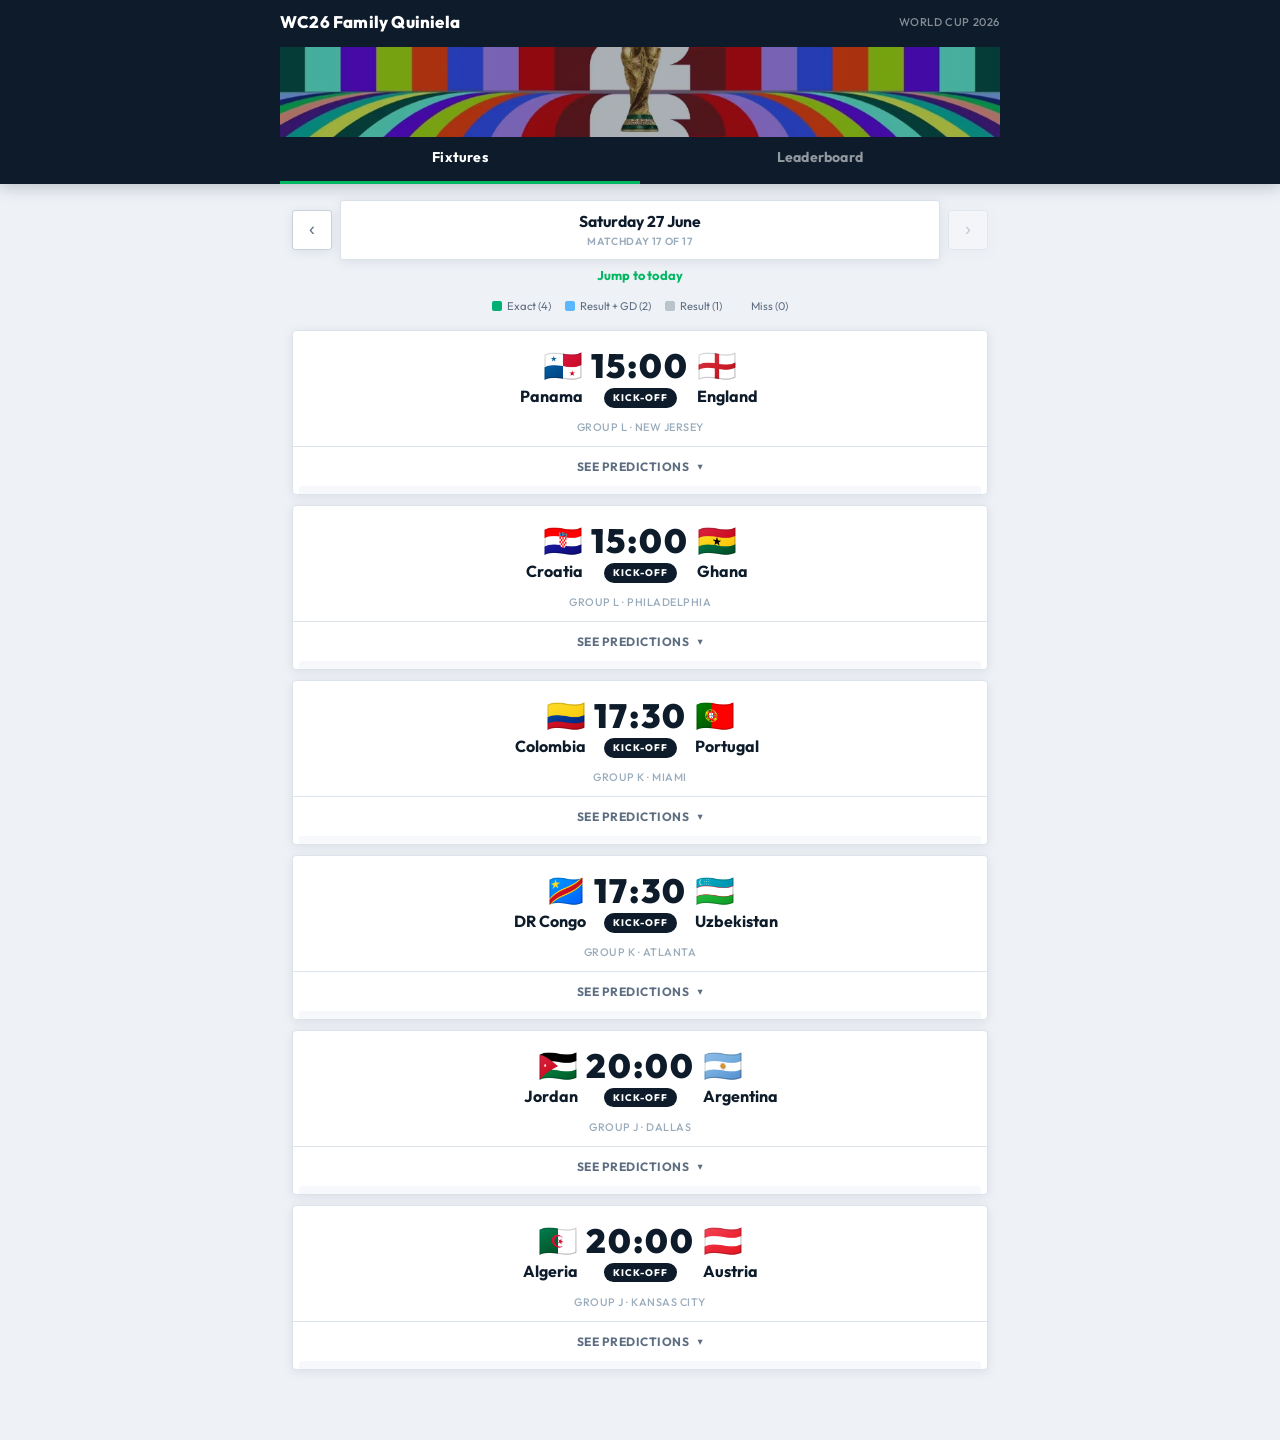
==== index.html @ 9926d43f "WC26 Family Quiniela — initial commit" ====
<!DOCTYPE html>
<html lang="en">
<head>
  <meta charset="UTF-8" />
  <meta name="viewport" content="width=device-width, initial-scale=1, viewport-fit=cover" />
  <title>WC26 Quiniela — Today's Fixtures</title>
  <meta name="theme-color" content="#0b1f2a" />
  <link rel="icon" href="data:image/svg+xml,%3Csvg xmlns='http://www.w3.org/2000/svg' viewBox='0 0 100 100'%3E%3Ctext y='.9em' font-size='90'%3E%E2%9A%BD%3C/text%3E%3C/svg%3E" />
  <link rel="preconnect" href="https://fonts.googleapis.com" />
  <link rel="preconnect" href="https://fonts.gstatic.com" crossorigin />
  <link href="https://fonts.googleapis.com/css2?family=Outfit:wght@400;500;600;700;800&display=swap" rel="stylesheet" />
  <link rel="stylesheet" href="css/styles.css" />
</head>
<body>
  <header class="topbar">
    <div class="topbar-brand">
      <div class="wrap">
        <div class="brand">
          <span>WC26 Family Quiniela</span>
          <span class="sub">World Cup 2026</span>
        </div>
      </div>
    </div>
    <div class="topbar-image"></div>
    <div class="topbar-nav">
      <div class="wrap">
        <nav class="nav">
          <a href="index.html" class="active">Fixtures</a>
          <a href="leaderboard.html">Leaderboard</a>
        </nav>
      </div>
    </div>
  </header>

  <main class="page">
    <div class="datenav">
      <button id="prevDay" aria-label="Previous day">‹</button>
      <div class="date" id="dateLabel">—</div>
      <button id="nextDay" aria-label="Next day">›</button>
    </div>
    <button class="today-jump" id="todayJump">Jump to today</button>

    <div class="legend">
      <span><i style="background:#00b074"></i> Exact (4)</span>
      <span><i style="background:#5bb8ff"></i> Result + GD (2)</span>
      <span><i style="background:#b9c4cb"></i> Result (1)</span>
      <span><i style="background:#eef2f4"></i> Miss (0)</span>
    </div>

    <div id="matches"></div>
  </main>

  <script src="js/teams.js"></script>
  <script src="js/scoring.js"></script>
  <script src="js/data.js"></script>
  <script src="js/index.js"></script>
</body>
</html>
---- css/styles.css ----
:root {
  --bg:        #eef1f6;
  --surface:   #ffffff;
  --surface-2: #f6f8fb;
  --header:    #0d1b2a;
  --border:    #dde3eb;
  --border-2:  #c8d2dc;
  --ink:       #0d1b2a;
  --ink-soft:  #5e6e82;
  --ink-muted: #9aacbc;
  --accent:    #00b861;
  --accent-bg: rgba(0,184,97,0.10);
  --navy:      #0d1b2a;
  --gold:      #d97706;
  --gold-bg:   #fef3c7;
  --silver:    #64748b;
  --bronze:    #92400e;
  --pill-exact: #00b861;
  --pill-good:  #2563eb;
  --pill-ok:    #94a3b8;
  --pill-zero:  #e8edf2;
  --shadow:    0 2px 12px rgba(13,27,42,0.08);
  --shadow-md: 0 4px 20px rgba(13,27,42,0.12);
  --radius: 4px;
  font-synthesis-weight: none;
}

* { box-sizing: border-box; }
html, body { margin: 0; padding: 0; }
body {
  font-family: "Outfit", system-ui, -apple-system, "Segoe UI", Roboto, sans-serif;
  color: var(--ink);
  background: var(--bg);
  -webkit-font-smoothing: antialiased;
  line-height: 1.45;
}

/* ═══════════════════════════════════════
   HEADER
═══════════════════════════════════════ */
.topbar {
  position: sticky; top: 0; z-index: 20;
  box-shadow: 0 2px 16px rgba(13,27,42,0.25);
}
.topbar-brand {
  background: var(--header);
  padding: 10px 12px 13px;
}
.topbar-image {
  background: var(--header);
}
.topbar-image::before {
  content: '';
  display: block;
  max-width: 720px;
  margin: 0 auto;
  height: 90px;
  background:
    linear-gradient(rgba(13,27,42,0.35), rgba(13,27,42,0.35)),
    url('../assets/wc26-brand.avif') center / cover;
}
.topbar-nav {
  background: var(--header);
}
.topbar .wrap { max-width: 720px; margin: 0 auto; }

.brand {
  display: flex; align-items: center; gap: 10px;
  font-weight: 800; font-size: 1.05rem; letter-spacing: 0.2px; color: #fff;
}
.brand .sub {
  margin-left: auto; font-weight: 500; font-size: 0.7rem;
  color: rgba(255,255,255,0.5); letter-spacing: 0.6px; text-transform: uppercase;
}

.nav { display: flex; }
.nav a {
  flex: 1; text-align: center; text-decoration: none;
  color: rgba(255,255,255,0.55); padding: 10px 12px 13px;
  font-weight: 700; font-size: 0.88rem; letter-spacing: 0.2px;
  border-bottom: 3px solid transparent;
  transition: color 0.15s, border-color 0.15s;
}
.nav a.active  { color: #fff; border-bottom-color: var(--accent); }
.nav a:hover:not(.active) { color: rgba(255,255,255,0.85); }

/* ═══════════════════════════════════════
   LAYOUT
═══════════════════════════════════════ */
.page { max-width: 720px; margin: 0 auto; padding: 16px 12px 60px; }

/* ═══════════════════════════════════════
   DATE NAVIGATOR
═══════════════════════════════════════ */
.datenav {
  display: flex; align-items: center; gap: 8px; margin-bottom: 6px;
}
.datenav button {
  border: 1px solid var(--border-2); background: var(--surface);
  color: var(--ink-soft); width: 40px; height: 40px; border-radius: 3px;
  font-size: 1.1rem; cursor: pointer; flex: none;
  box-shadow: var(--shadow); transition: background 0.15s, color 0.15s;
}
.datenav button:hover:not(:disabled) { background: var(--surface-2); color: var(--ink); }
.datenav button:disabled { opacity: 0.3; cursor: default; }
.datenav .date {
  flex: 1; text-align: center; font-weight: 700; font-size: 0.98rem;
  background: var(--surface); border: 1px solid var(--border);
  border-radius: 3px; padding: 9px 12px; box-shadow: var(--shadow);
}
.datenav .date small {
  display: block; font-weight: 600; color: var(--ink-muted);
  font-size: 0.65rem; text-transform: uppercase; letter-spacing: 0.6px; margin-top: 2px;
}

.today-jump {
  display: block; margin: 0 auto 14px; border: none; background: none;
  color: var(--accent); font-weight: 700; font-size: 0.8rem;
  cursor: pointer; font-family: inherit; letter-spacing: 0.2px;
}

/* ═══════════════════════════════════════
   SCORING LEGEND
═══════════════════════════════════════ */
.legend {
  display: flex; flex-wrap: wrap; gap: 6px 14px; justify-content: center;
  margin: 2px 0 16px; font-size: 0.7rem; color: var(--ink-soft);
}
.legend span { display: inline-flex; align-items: center; gap: 5px; }
.legend i { width: 10px; height: 10px; border-radius: 2px; display: inline-block; }

/* ═══════════════════════════════════════
   PLAYER OF THE DAY
═══════════════════════════════════════ */
.potd {
  display: flex; align-items: center; gap: 14px;
  background: var(--surface); border: 1px solid #fcd34d;
  border-left: 4px solid var(--gold); border-radius: var(--radius);
  box-shadow: var(--shadow); padding: 14px; margin-bottom: 12px;
}
.potd-faces { display: flex; flex: none; }
.potd-logo {
  width: 52px; height: 52px; border-radius: 50%; object-fit: cover;
  border: 2px solid #fcd34d; background: var(--surface-2);
}
.potd.tie .potd-logo { width: 42px; height: 42px; margin-left: -12px; }
.potd.tie .potd-logo:first-child { margin-left: 0; }
.potd-body { flex: 1; min-width: 0; }
.potd-label {
  font-size: 0.6rem; font-weight: 800; text-transform: uppercase;
  letter-spacing: 1px; color: var(--gold);
}
.potd-team {
  font-size: 1rem; font-weight: 800; color: var(--ink);
  white-space: nowrap; overflow: hidden; text-overflow: ellipsis; margin-top: 2px;
}
.potd-player { font-size: 0.78rem; color: var(--ink-soft); margin-top: 1px; }
.potd-pts { flex: none; text-align: center; }
.potd-pts .n { display: block; font-size: 1.6rem; font-weight: 900; color: var(--gold); line-height: 1; }
.potd-pts .l { font-size: 0.6rem; text-transform: uppercase; letter-spacing: 0.8px; color: var(--ink-soft); }

/* ═══════════════════════════════════════
   MATCH CARD
═══════════════════════════════════════ */
.match {
  background: var(--surface); border: 1px solid var(--border);
  border-radius: var(--radius); margin-bottom: 10px;
  overflow: hidden; box-shadow: var(--shadow);
}
.match-head {
  display: grid; grid-template-columns: 1fr auto 1fr;
  align-items: center; gap: 8px; padding: 18px 16px 12px; cursor: pointer;
}
.team { display: flex; flex-direction: column; align-items: center; gap: 4px; text-align: center; }
.team.home { align-items: flex-end; text-align: right; }
.team.away { align-items: flex-start; text-align: left; }
.team .flag { font-size: 2rem; line-height: 1; }
.team .nm { font-weight: 700; font-size: 0.88rem; color: var(--ink); }

.score { text-align: center; min-width: 90px; }
.score .big {
  font-weight: 900; font-size: 1.8rem; letter-spacing: 2px;
  color: var(--navy); line-height: 1;
}
.score .status {
  display: inline-block; margin-top: 5px; font-size: 0.6rem; font-weight: 800;
  text-transform: uppercase; letter-spacing: 1px; padding: 3px 9px; border-radius: 999px;
}
.status.ft       { background: var(--accent); color: #fff; }
.status.upcoming { background: var(--navy);   color: #fff; }

.match-meta {
  text-align: center; color: var(--ink-muted); font-size: 0.68rem;
  padding: 0 16px 10px; border-bottom: 1px solid var(--border);
  text-transform: uppercase; letter-spacing: 0.5px; font-weight: 500;
}

/* ═══════════════════════════════════════
   EXPAND / COLLAPSE
═══════════════════════════════════════ */
.preds-toggle {
  width: 100%; border: none; background: transparent; cursor: pointer;
  display: flex; align-items: center; justify-content: center; gap: 8px;
  padding: 12px; font-weight: 700; font-size: 0.75rem;
  color: var(--ink-soft); font-family: inherit; letter-spacing: 0.5px;
  text-transform: uppercase; transition: color 0.15s;
}
.preds-toggle:hover { color: var(--ink); }
.preds-toggle .chev { transition: transform 0.25s ease; font-size: 0.65rem; }
.match.open .preds-toggle .chev { transform: rotate(180deg); }
.match.open .preds-toggle { color: var(--accent); }

.preds-wrap {
  display: grid; grid-template-rows: 0fr;
  transition: grid-template-rows 0.28s ease;
}
.match.open .preds-wrap { grid-template-rows: 1fr; }
.preds-wrap > .preds { overflow: hidden; min-height: 0; }

/* ═══════════════════════════════════════
   PREDICTIONS
═══════════════════════════════════════ */
.preds { padding: 0 6px 8px; }
.pred {
  display: grid; grid-template-columns: 28px minmax(0,1fr) auto 40px 34px;
  align-items: center; gap: 8px; padding: 8px; border-radius: 3px;
}
.pred:nth-child(odd) { background: var(--surface-2); }
.pred .logo {
  width: 28px; height: 28px; border-radius: 50%; object-fit: cover;
  background: var(--bg); border: 1px solid var(--border);
}
.pred .team-name {
  font-weight: 700; font-size: 0.82rem; white-space: nowrap;
  overflow: hidden; text-overflow: ellipsis; color: var(--ink);
}
.pred .player-name {
  color: var(--ink-muted); font-size: 0.72rem; white-space: nowrap; text-align: right;
}
.pred .guess {
  font-weight: 800; font-size: 0.88rem; color: var(--ink);
  letter-spacing: 1px; text-align: center; font-variant-numeric: tabular-nums;
}
.pred .pts {
  font-weight: 800; font-size: 0.78rem; min-width: 30px; text-align: center;
  padding: 3px 0; border-radius: 6px;
}
.pts.p4 { background: var(--pill-exact); color: #fff; }
.pts.p2 { background: var(--pill-good);  color: #fff; }
.pts.p1 { background: var(--pill-ok);    color: #fff; }
.pts.p0 { background: var(--pill-zero);  color: var(--ink-muted); }
.pts.pending { background: transparent; color: var(--ink-muted); font-size: 1rem; }

/* ═══════════════════════════════════════
   EMPTY STATE
═══════════════════════════════════════ */
.empty {
  background: var(--surface); border: 1px solid var(--border);
  border-radius: var(--radius); box-shadow: var(--shadow);
  padding: 48px 20px; text-align: center; color: var(--ink-soft);
}
.empty .big { font-size: 2.5rem; margin-bottom: 8px; }

/* ═══════════════════════════════════════
   LEADERBOARD
═══════════════════════════════════════ */
.lb-title {
  font-size: 0.7rem; font-weight: 800; margin: 4px 0 10px;
  text-transform: uppercase; letter-spacing: 1px; color: var(--ink-muted);
}

.lb-row {
  display: grid; grid-template-columns: 30px 44px 1fr auto;
  align-items: center; gap: 12px;
  background: var(--surface); border: 1px solid var(--border);
  border-radius: var(--radius); padding: 11px 14px; margin-bottom: 6px;
  box-shadow: var(--shadow); border-left-width: 4px;
}
.lb-row        { border-left-color: var(--border); }
.lb-row.top1   { border-left-color: var(--gold); }
.lb-row.top2   { border-left-color: var(--silver); }
.lb-row.top3   { border-left-color: var(--bronze); }

.lb-row .rank {
  font-weight: 900; font-size: 1rem; color: var(--ink-muted);
  text-align: center; font-variant-numeric: tabular-nums;
}
.lb-row.top1 .rank { color: var(--gold); }
.lb-row.top2 .rank { color: var(--silver); }
.lb-row.top3 .rank { color: var(--bronze); }

.lb-row .logo {
  width: 44px; height: 44px; border-radius: 50%; object-fit: cover;
  background: var(--bg); border: 1px solid var(--border);
}
.lb-row .who .name { font-weight: 700; font-size: 0.9rem; color: var(--ink); }
.lb-row .who .team { display: block; text-align: left; color: var(--ink-soft); font-size: 0.74rem; margin-top: 1px; }
.lb-row .who .split { color: var(--ink-muted); font-size: 0.68rem; margin-top: 2px; }
.lb-row .total { text-align: right; }
.lb-row .total .n {
  font-weight: 900; font-size: 1.5rem; line-height: 1;
  color: var(--navy); font-variant-numeric: tabular-nums;
}
.lb-row .total .l {
  font-size: 0.6rem; color: var(--ink-muted);
  text-transform: uppercase; letter-spacing: 0.8px;
}

.note-card {
  background: var(--gold-bg); border: 1px solid #fcd34d;
  color: #92400e; border-radius: var(--radius);
  padding: 12px 14px; font-size: 0.8rem; margin-bottom: 14px; line-height: 1.5;
}

/* ═══════════════════════════════════════
   FRESHNESS
═══════════════════════════════════════ */
.freshness {
  display: inline-flex; align-items: center; gap: 5px;
  font-size: 0.68rem; font-weight: 700; border-radius: 20px;
  padding: 4px 10px; margin-bottom: 12px;
  text-transform: uppercase; letter-spacing: 0.5px;
}
.freshness.up-to-date { background: var(--accent-bg); color: var(--accent); }
.freshness.stale      { background: var(--gold-bg);   color: var(--gold); }

/* ═══════════════════════════════════════
   LOGO MODAL
═══════════════════════════════════════ */
.leaderboard-page img.logo { cursor: zoom-in; }

.logo-modal-overlay {
  display: none;
  position: fixed; top: 0; left: 0; right: 0; bottom: 0;
  width: 100%; height: 100%; z-index: 9999;
  background: rgba(13,27,42,0.88);
  backdrop-filter: blur(8px); -webkit-backdrop-filter: blur(8px);
  align-items: center; justify-content: center;
  flex-direction: column; gap: 16px; cursor: zoom-out;
}
.logo-modal-overlay.open { display: flex; }
.logo-modal-overlay img {
  max-width: min(300px, 86vw); max-height: min(300px, 58vh);
  object-fit: contain; border-radius: 16px;
  filter: drop-shadow(0 8px 40px rgba(0,0,0,0.5));
  animation: modal-pop 0.18s ease;
}
.logo-modal-label {
  color: #fff; font-size: 0.88rem; font-weight: 700;
  text-align: center; max-width: 280px; letter-spacing: 0.2px;
}
@keyframes modal-pop {
  from { transform: scale(0.8); opacity: 0; }
  to   { transform: scale(1);   opacity: 1; }
}

/* ═══════════════════════════════════════
   RESPONSIVE
═══════════════════════════════════════ */
@media (min-width: 620px) {
  .team .nm   { font-size: 1rem; }
  .score .big { font-size: 2.1rem; }
}
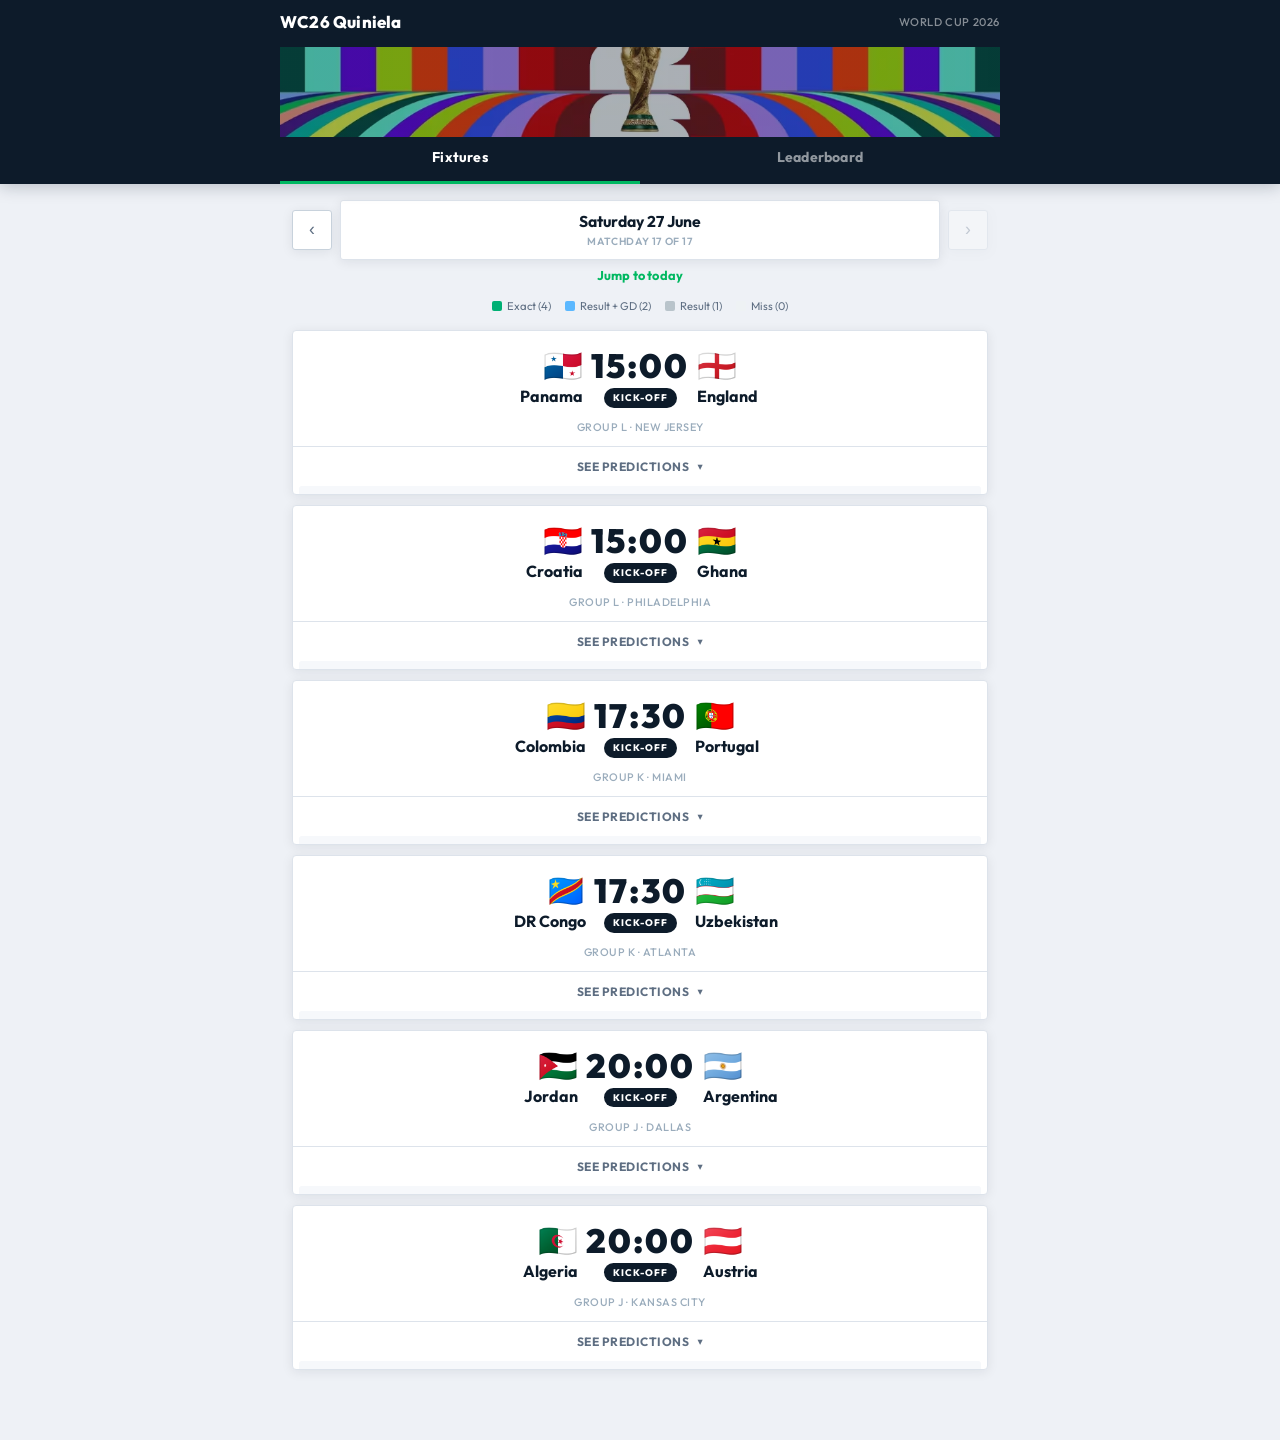
==== commit b1158e65: "Remove 'Family' from site title" ====
--- a/index.html
+++ b/index.html
@@ -16,7 +16,7 @@
     <div class="topbar-brand">
       <div class="wrap">
         <div class="brand">
-          <span>WC26 Family Quiniela</span>
+          <span>WC26 Quiniela</span>
           <span class="sub">World Cup 2026</span>
         </div>
       </div>
--- a/css/styles.css
+++ b/css/styles.css
@@ -355,6 +355,93 @@
 }
 
 /* ═══════════════════════════════════════
+   WINNER MODAL
+═══════════════════════════════════════ */
+.wm-overlay {
+  position: fixed; inset: 0; z-index: 9998;
+  background: rgba(13,27,42,0.82);
+  display: flex; align-items: center; justify-content: center;
+  opacity: 0; transition: opacity 0.35s ease;
+  pointer-events: none;
+}
+.wm-overlay.open { opacity: 1; pointer-events: all; }
+
+.wm-confetti {
+  position: absolute; inset: 0; overflow: hidden; pointer-events: none;
+}
+.cp {
+  position: absolute; top: -20px; width: 9px; height: 9px;
+  opacity: 0;
+}
+@keyframes confetti-fall {
+  0%   { top: -20px; opacity: 1; }
+  90%  { opacity: 1; }
+  100% { top: 110vh; opacity: 0; }
+}
+@keyframes confetti-spin-cw  { to { transform: rotate(720deg); } }
+@keyframes confetti-spin-ccw { to { transform: rotate(-720deg); } }
+
+.wm-card {
+  position: relative; z-index: 1;
+  background: var(--surface);
+  border-radius: 8px; padding: 36px 32px 28px;
+  text-align: center; max-width: 340px; width: 90%;
+  box-shadow: 0 24px 64px rgba(0,0,0,0.45);
+  transform: scale(0.88); transition: transform 0.35s cubic-bezier(0.34,1.56,0.64,1);
+}
+.wm-overlay.open .wm-card { transform: scale(1); }
+
+.wm-trophy {
+  font-size: 3.2rem; line-height: 1;
+  animation: trophy-bounce 0.7s 0.4s cubic-bezier(0.34,1.56,0.64,1) both;
+}
+@keyframes trophy-bounce {
+  from { transform: scale(0) rotate(-15deg); opacity: 0; }
+  to   { transform: scale(1) rotate(0deg);  opacity: 1; }
+}
+
+.wm-logo {
+  display: block; width: 80px; height: 80px;
+  border-radius: 50%; object-fit: cover;
+  background: var(--bg); border: 3px solid var(--gold);
+  margin: 16px auto 0;
+}
+.wm-logo-placeholder { background: var(--bg); }
+
+.wm-congratulations {
+  margin-top: 18px;
+  font-size: 0.75rem; font-weight: 700; letter-spacing: 1.5px;
+  text-transform: uppercase; color: var(--accent);
+}
+.wm-team {
+  margin-top: 6px;
+  font-size: 1.25rem; font-weight: 800; color: var(--ink);
+  line-height: 1.2;
+}
+.wm-name {
+  margin-top: 4px;
+  font-size: 0.85rem; color: var(--ink-soft);
+}
+.wm-pts {
+  margin-top: 14px;
+  display: inline-block;
+  background: var(--gold-bg); border-radius: 4px;
+  padding: 6px 16px;
+}
+.wm-pts-n { font-size: 1.5rem; font-weight: 900; color: var(--gold); }
+.wm-pts-l { font-size: 0.7rem; font-weight: 700; color: var(--gold); text-transform: uppercase; letter-spacing: 0.8px; }
+
+.wm-close {
+  display: block; margin: 22px auto 0;
+  background: var(--header); color: #fff;
+  border: none; border-radius: 4px;
+  padding: 10px 32px; font-size: 0.85rem;
+  font-weight: 700; letter-spacing: 0.3px;
+  cursor: pointer; transition: opacity 0.15s;
+}
+.wm-close:hover { opacity: 0.8; }
+
+/* ═══════════════════════════════════════
    RESPONSIVE
 ═══════════════════════════════════════ */
 @media (min-width: 620px) {
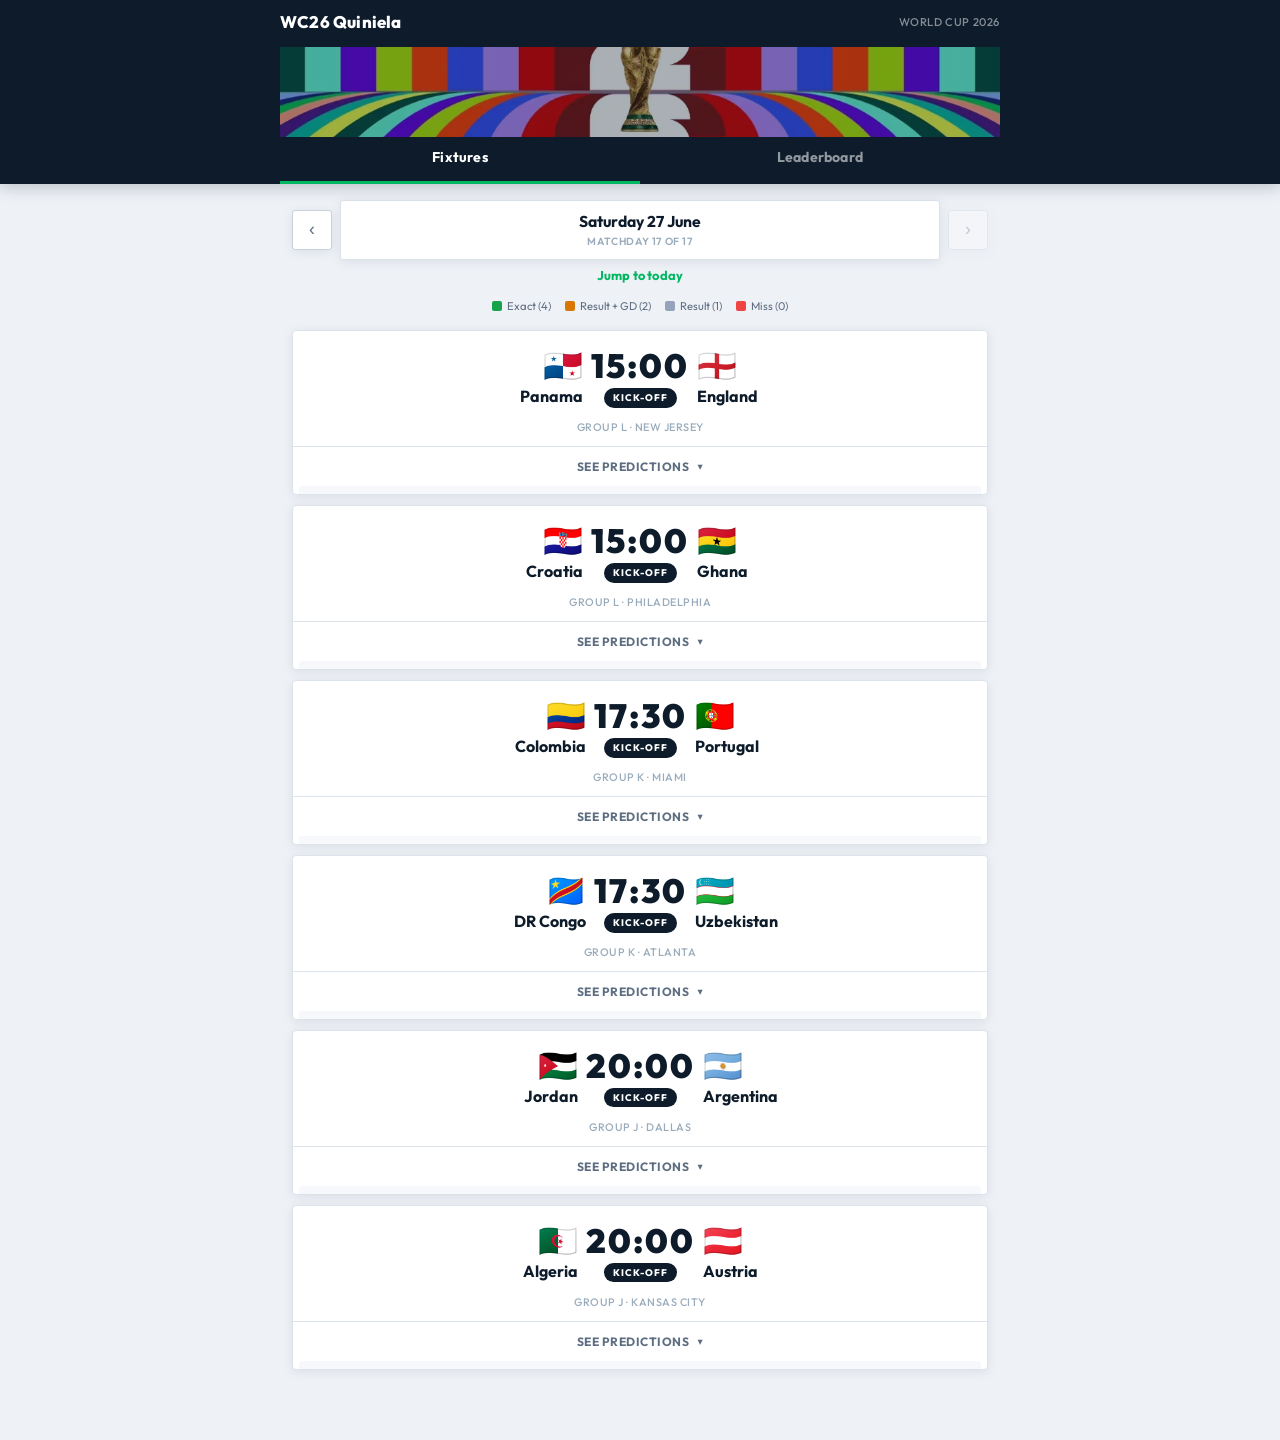
==== commit b416321e: "Forward nav for fixtures; hide future preds; green/amber/grey/red scoring colours; dual first-names " ====
--- a/index.html
+++ b/index.html
@@ -41,10 +41,10 @@
     <button class="today-jump" id="todayJump">Jump to today</button>
 
     <div class="legend">
-      <span><i style="background:#00b074"></i> Exact (4)</span>
-      <span><i style="background:#5bb8ff"></i> Result + GD (2)</span>
-      <span><i style="background:#b9c4cb"></i> Result (1)</span>
-      <span><i style="background:#eef2f4"></i> Miss (0)</span>
+      <span><i style="background:#16a34a"></i> Exact (4)</span>
+      <span><i style="background:#d97706"></i> Result + GD (2)</span>
+      <span><i style="background:#94a3b8"></i> Result (1)</span>
+      <span><i style="background:#ef4444"></i> Miss (0)</span>
     </div>
 
     <div id="matches"></div>
--- a/css/styles.css
+++ b/css/styles.css
@@ -15,10 +15,10 @@
   --gold-bg:   #fef3c7;
   --silver:    #64748b;
   --bronze:    #92400e;
-  --pill-exact: #00b861;
-  --pill-good:  #2563eb;
+  --pill-exact: #16a34a;
+  --pill-good:  #d97706;
   --pill-ok:    #94a3b8;
-  --pill-zero:  #e8edf2;
+  --pill-zero:  #ef4444;
   --shadow:    0 2px 12px rgba(13,27,42,0.08);
   --shadow-md: 0 4px 20px rgba(13,27,42,0.12);
   --radius: 4px;
@@ -248,7 +248,7 @@
 .pts.p4 { background: var(--pill-exact); color: #fff; }
 .pts.p2 { background: var(--pill-good);  color: #fff; }
 .pts.p1 { background: var(--pill-ok);    color: #fff; }
-.pts.p0 { background: var(--pill-zero);  color: var(--ink-muted); }
+.pts.p0 { background: var(--pill-zero);  color: #fff; }
 .pts.pending { background: transparent; color: var(--ink-muted); font-size: 1rem; }
 
 /* ═══════════════════════════════════════
